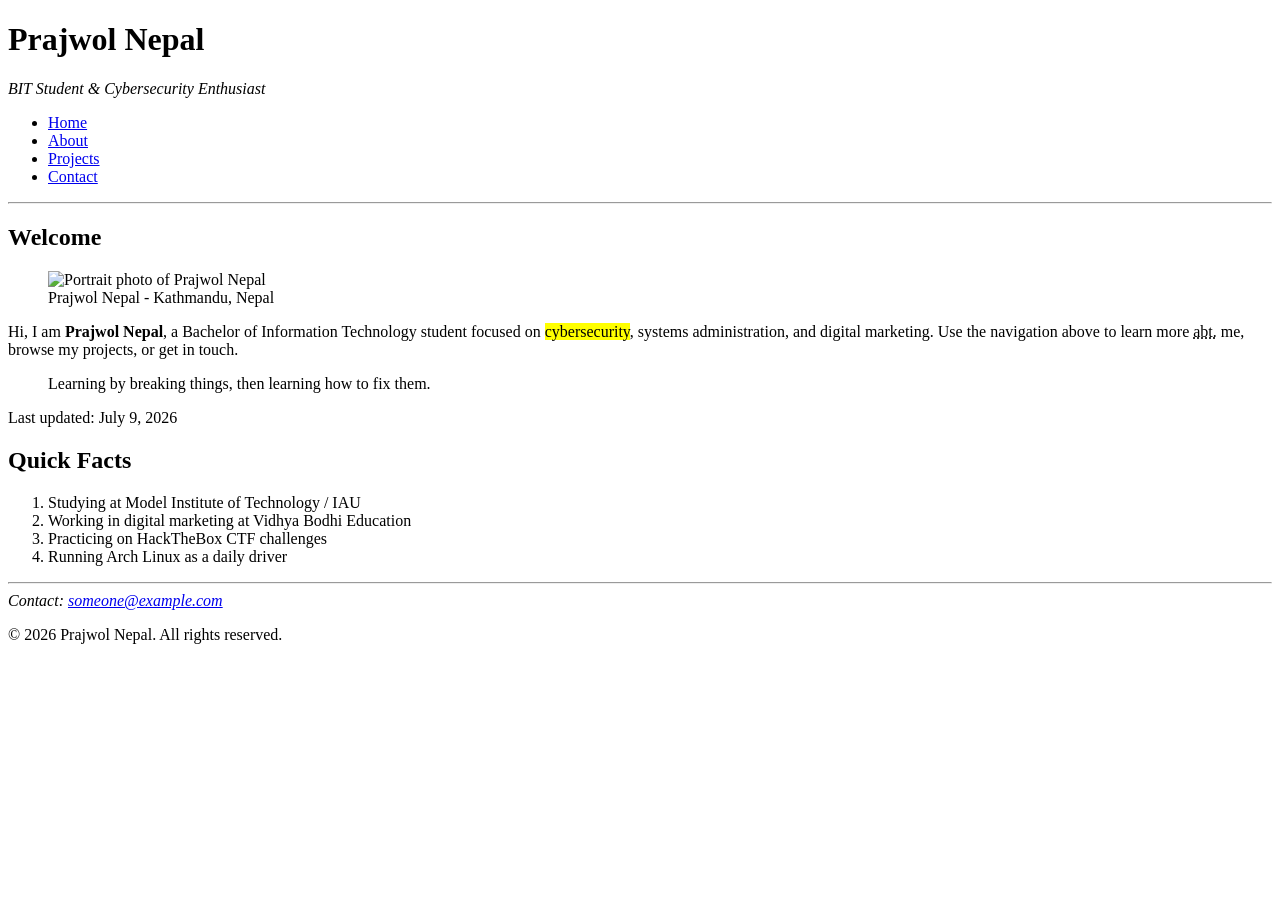
==== index.html @ 20e45469 "initial commit" ====
<!DOCTYPE html>
<html lang="en">
<head>
    <meta charset="UTF-8">
    <title>Prajwol Nepal - Home</title>
</head>
<body>

    <header>
        <h1>Prajwol Nepal</h1>
        <p><em>BIT Student &amp; Cybersecurity Enthusiast</em></p>
        <nav>
            <ul>
                <li><a href="index.html">Home</a></li>
                <li><a href="about.html">About</a></li>
                <li><a href="projects.html">Projects</a></li>
                <li><a href="contact.html">Contact</a></li>
            </ul>
        </nav>
    </header>

    <hr>

    <main>
        <section>
            <h2>Welcome</h2>
            <figure>
                <img src="images/profile.jpg" alt="Portrait photo of Prajwol Nepal" width="200" height="200">
                <figcaption>Prajwol Nepal - Kathmandu, Nepal</figcaption>
            </figure>

            <p>
                Hi, I am <strong>Prajwol Nepal</strong>, a Bachelor of Information
                Technology student focused on <mark>cybersecurity</mark>, systems
                administration, and digital marketing. Use the navigation above
                to learn more <abbr title="about">abt.</abbr> me, browse my
                projects, or get in touch.
            </p>

            <blockquote cite="https://prazol.io">
                <p>Learning by breaking things, then learning how to fix them.</p>
            </blockquote>

            <p>
                Last updated: <time datetime="2026-07-09">July 9, 2026</time>
            </p>
        </section>

        <section>
            <h2>Quick Facts</h2>
            <ol>
                <li>Studying at Model Institute of Technology / IAU</li>
                <li>Working in digital marketing at Vidhya Bodhi Education</li>
                <li>Practicing on HackTheBox CTF challenges</li>
                <li>Running Arch Linux as a daily driver</li>
            </ol>
        </section>
    </main>

    <hr>

    <footer>
        <address>
            Contact: <a href="mailto:someone@example.com">someone@example.com</a>
        </address>
        <p>&copy; 2026 Prajwol Nepal. All rights reserved.</p>
    </footer>

</body>
</html>
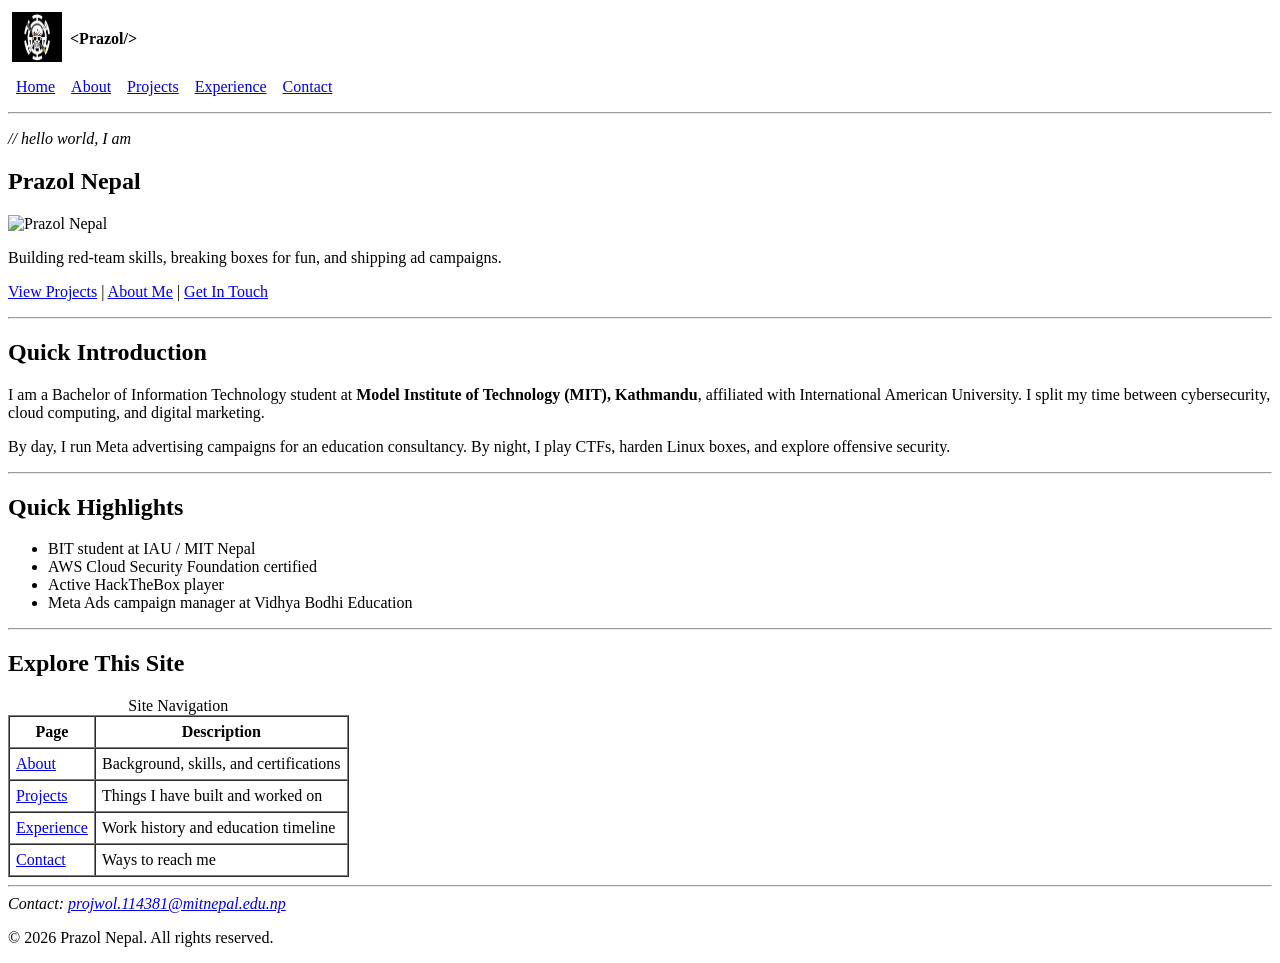
==== commit 3043783b: "Base Version" ====
--- a/index.html
+++ b/index.html
@@ -2,58 +2,106 @@
 <html lang="en">
 <head>
     <meta charset="UTF-8">
-    <title>Prajwol Nepal - Home</title>
+    <meta name="viewport" content="width=device-width, initial-scale=1.0">
+    <title>Prazol Nepal | Home</title>
+    <meta name="description" content="Personal portfolio of Prazol Nepal, BIT student, cybersecurity enthusiast, and digital marketer.">
 </head>
 <body>
-
-    <header>
-        <h1>Prajwol Nepal</h1>
-        <p><em>BIT Student &amp; Cybersecurity Enthusiast</em></p>
-        <nav>
-            <ul>
-                <li><a href="index.html">Home</a></li>
-                <li><a href="about.html">About</a></li>
-                <li><a href="projects.html">Projects</a></li>
-                <li><a href="contact.html">Contact</a></li>
-            </ul>
-        </nav>
-    </header>
+<header>
+    <table border="0" cellpadding="4" cellspacing="0">
+        <tr>
+            <td><img src="images/law.jpg" alt="Prazol Nepal Logo" width="50" height="50"></td>
+            <td><strong>&lt;Prazol/&gt;</strong></td>
+        </tr>
+    </table>
+    <nav>
+        <table border="0" cellpadding="8" cellspacing="0">
+            <tr>
+                <td><a href="index.html">Home</a></td>
+                <td><a href="pages/about.html">About</a></td>
+                <td><a href="pages/projects.html">Projects</a></td>
+                <td><a href="pages/experience.html">Experience</a></td>
+                <td><a href="pages/contact.html">Contact</a></td>
+            </tr>
+        </table>
+    </nav>
+</header>
 
     <hr>
 
     <main>
-        <section>
-            <h2>Welcome</h2>
-            <figure>
-                <img src="images/profile.jpg" alt="Portrait photo of Prajwol Nepal" width="200" height="200">
-                <figcaption>Prajwol Nepal - Kathmandu, Nepal</figcaption>
-            </figure>
-
+        <section id="hero">
+            <p><em>// hello world, I am</em></p>
+            <h1>Prazol Nepal</h1>
+            <img src="images/profile.jpg" alt="Prazol Nepal" width="200">
+            <p>Building red-team skills, breaking boxes for fun, and shipping ad campaigns.</p>
             <p>
-                Hi, I am <strong>Prajwol Nepal</strong>, a Bachelor of Information
-                Technology student focused on <mark>cybersecurity</mark>, systems
-                administration, and digital marketing. Use the navigation above
-                to learn more <abbr title="about">abt.</abbr> me, browse my
-                projects, or get in touch.
-            </p>
-
-            <blockquote cite="https://prazol.io">
-                <p>Learning by breaking things, then learning how to fix them.</p>
-            </blockquote>
-
-            <p>
-                Last updated: <time datetime="2026-07-09">July 9, 2026</time>
+                <a href="pages/projects.html">View Projects</a> |
+                <a href="pages/about.html">About Me</a> |
+                <a href="pages/contact.html">Get In Touch</a>
             </p>
         </section>
 
-        <section>
-            <h2>Quick Facts</h2>
-            <ol>
-                <li>Studying at Model Institute of Technology / IAU</li>
-                <li>Working in digital marketing at Vidhya Bodhi Education</li>
-                <li>Practicing on HackTheBox CTF challenges</li>
-                <li>Running Arch Linux as a daily driver</li>
-            </ol>
+        <hr>
+
+        <section id="intro">
+            <h2>Quick Introduction</h2>
+            <p>
+                I am a Bachelor of Information Technology student at
+                <strong>Model Institute of Technology (MIT), Kathmandu</strong>,
+                affiliated with International American University. I split my
+                time between cybersecurity, cloud computing, and digital marketing.
+            </p>
+            <p>
+                By day, I run Meta advertising campaigns for an education
+                consultancy. By night, I play CTFs, harden Linux boxes, and
+                explore offensive security.
+            </p>
+        </section>
+
+        <hr>
+
+        <section id="highlights">
+            <h2>Quick Highlights</h2>
+            <ul>
+                <li>BIT student at IAU / MIT Nepal</li>
+                <li>AWS Cloud Security Foundation certified</li>
+                <li>Active HackTheBox player</li>
+                <li>Meta Ads campaign manager at Vidhya Bodhi Education</li>
+            </ul>
+        </section>
+
+        <hr>
+
+        <section id="site-map">
+            <h2>Explore This Site</h2>
+            <table border="1" cellpadding="6" cellspacing="0">
+                <caption>Site Navigation</caption>
+                <thead>
+                    <tr>
+                        <th scope="col">Page</th>
+                        <th scope="col">Description</th>
+                    </tr>
+                </thead>
+                <tbody>
+                    <tr>
+                        <td><a href="pages/about.html">About</a></td>
+                        <td>Background, skills, and certifications</td>
+                    </tr>
+                    <tr>
+                        <td><a href="pages/projects.html">Projects</a></td>
+                        <td>Things I have built and worked on</td>
+                    </tr>
+                    <tr>
+                        <td><a href="pages/experience.html">Experience</a></td>
+                        <td>Work history and education timeline</td>
+                    </tr>
+                    <tr>
+                        <td><a href="pages/contact.html">Contact</a></td>
+                        <td>Ways to reach me</td>
+                    </tr>
+                </tbody>
+            </table>
         </section>
     </main>
 
@@ -61,10 +109,9 @@
 
     <footer>
         <address>
-            Contact: <a href="mailto:someone@example.com">someone@example.com</a>
+            Contact: <a href="mailto:projwol.114381@mitnepal.edu.np">projwol.114381@mitnepal.edu.np</a>
         </address>
-        <p>&copy; 2026 Prajwol Nepal. All rights reserved.</p>
+        <p>&copy; 2026 Prazol Nepal. All rights reserved.</p>
     </footer>
-
 </body>
-</html>
+</html>
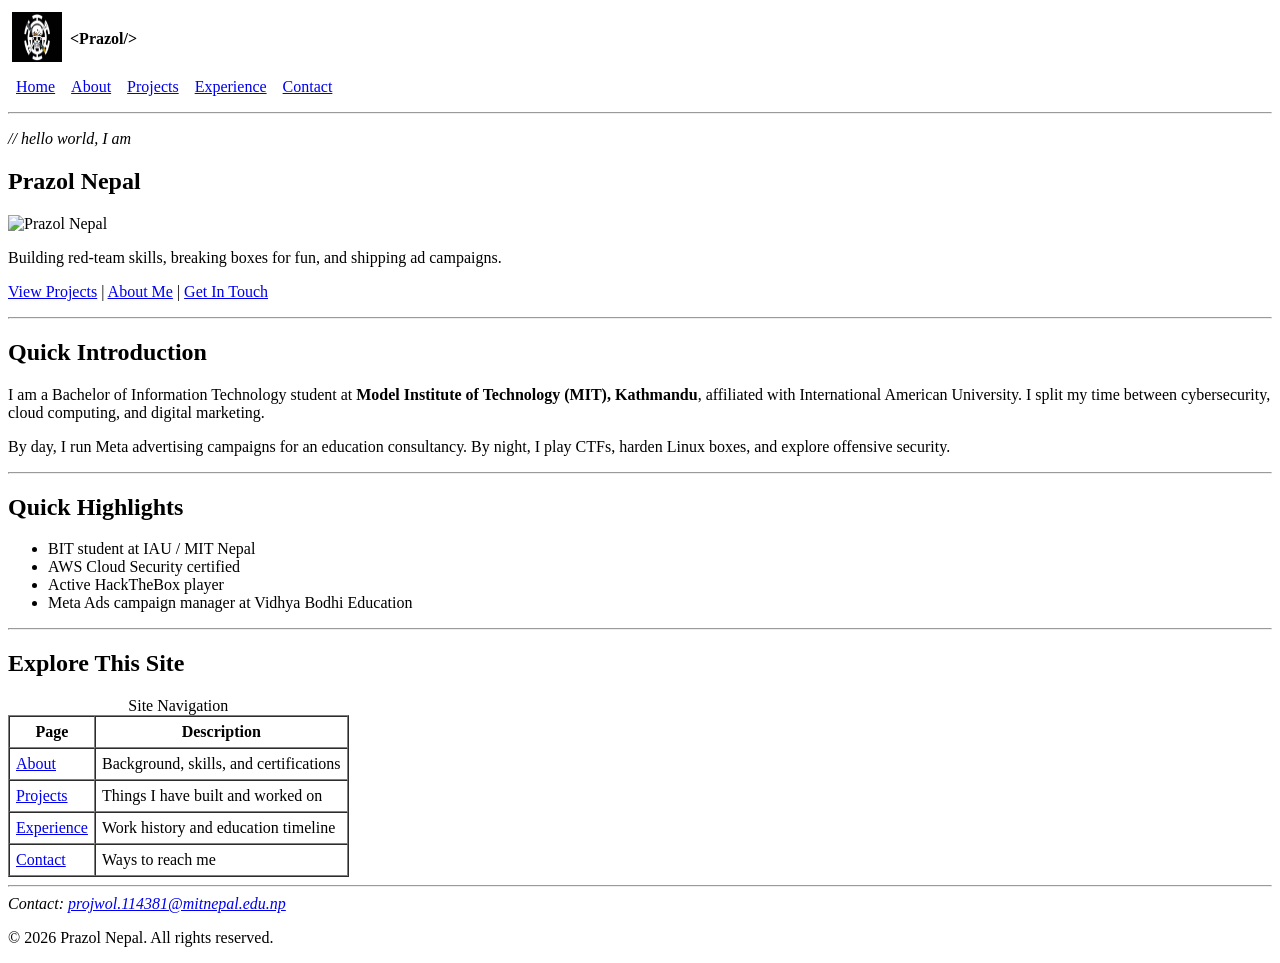
==== commit daf78f16: "Version 1.0.0" ====
--- a/index.html
+++ b/index.html
@@ -65,7 +65,7 @@
             <h2>Quick Highlights</h2>
             <ul>
                 <li>BIT student at IAU / MIT Nepal</li>
-                <li>AWS Cloud Security Foundation certified</li>
+                <li>AWS Cloud Security certified</li>
                 <li>Active HackTheBox player</li>
                 <li>Meta Ads campaign manager at Vidhya Bodhi Education</li>
             </ul>
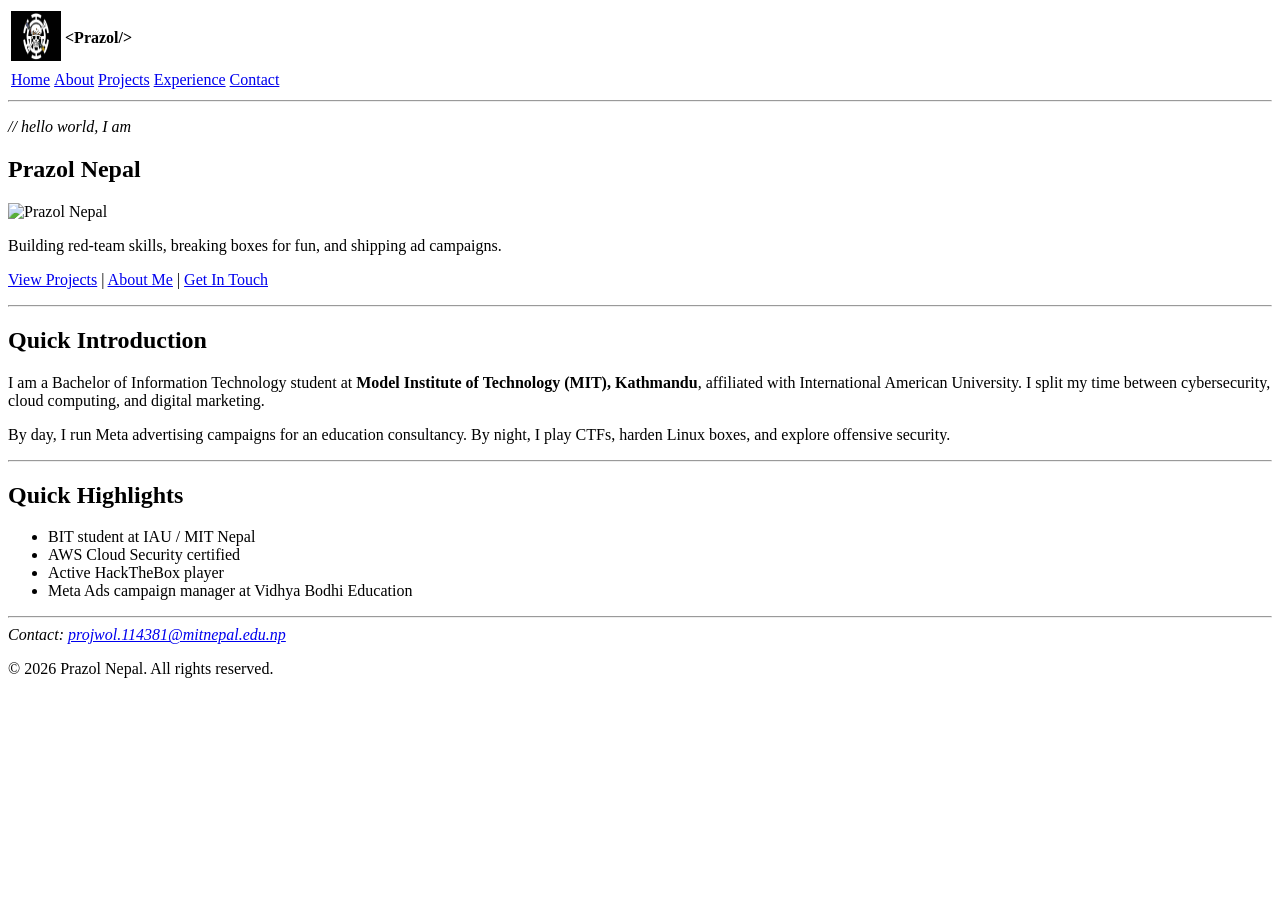
==== commit 00dc389d: "V_1.0.1 verified by w3 validator" ====
--- a/index.html
+++ b/index.html
@@ -8,14 +8,14 @@
 </head>
 <body>
 <header>
-    <table border="0" cellpadding="4" cellspacing="0">
+    <table>
         <tr>
             <td><img src="images/law.jpg" alt="Prazol Nepal Logo" width="50" height="50"></td>
             <td><strong>&lt;Prazol/&gt;</strong></td>
         </tr>
     </table>
     <nav>
-        <table border="0" cellpadding="8" cellspacing="0">
+        <table>
             <tr>
                 <td><a href="index.html">Home</a></td>
                 <td><a href="pages/about.html">About</a></td>
@@ -70,43 +70,8 @@
                 <li>Meta Ads campaign manager at Vidhya Bodhi Education</li>
             </ul>
         </section>
-
-        <hr>
-
-        <section id="site-map">
-            <h2>Explore This Site</h2>
-            <table border="1" cellpadding="6" cellspacing="0">
-                <caption>Site Navigation</caption>
-                <thead>
-                    <tr>
-                        <th scope="col">Page</th>
-                        <th scope="col">Description</th>
-                    </tr>
-                </thead>
-                <tbody>
-                    <tr>
-                        <td><a href="pages/about.html">About</a></td>
-                        <td>Background, skills, and certifications</td>
-                    </tr>
-                    <tr>
-                        <td><a href="pages/projects.html">Projects</a></td>
-                        <td>Things I have built and worked on</td>
-                    </tr>
-                    <tr>
-                        <td><a href="pages/experience.html">Experience</a></td>
-                        <td>Work history and education timeline</td>
-                    </tr>
-                    <tr>
-                        <td><a href="pages/contact.html">Contact</a></td>
-                        <td>Ways to reach me</td>
-                    </tr>
-                </tbody>
-            </table>
-        </section>
     </main>
-
     <hr>
-
     <footer>
         <address>
             Contact: <a href="mailto:projwol.114381@mitnepal.edu.np">projwol.114381@mitnepal.edu.np</a>
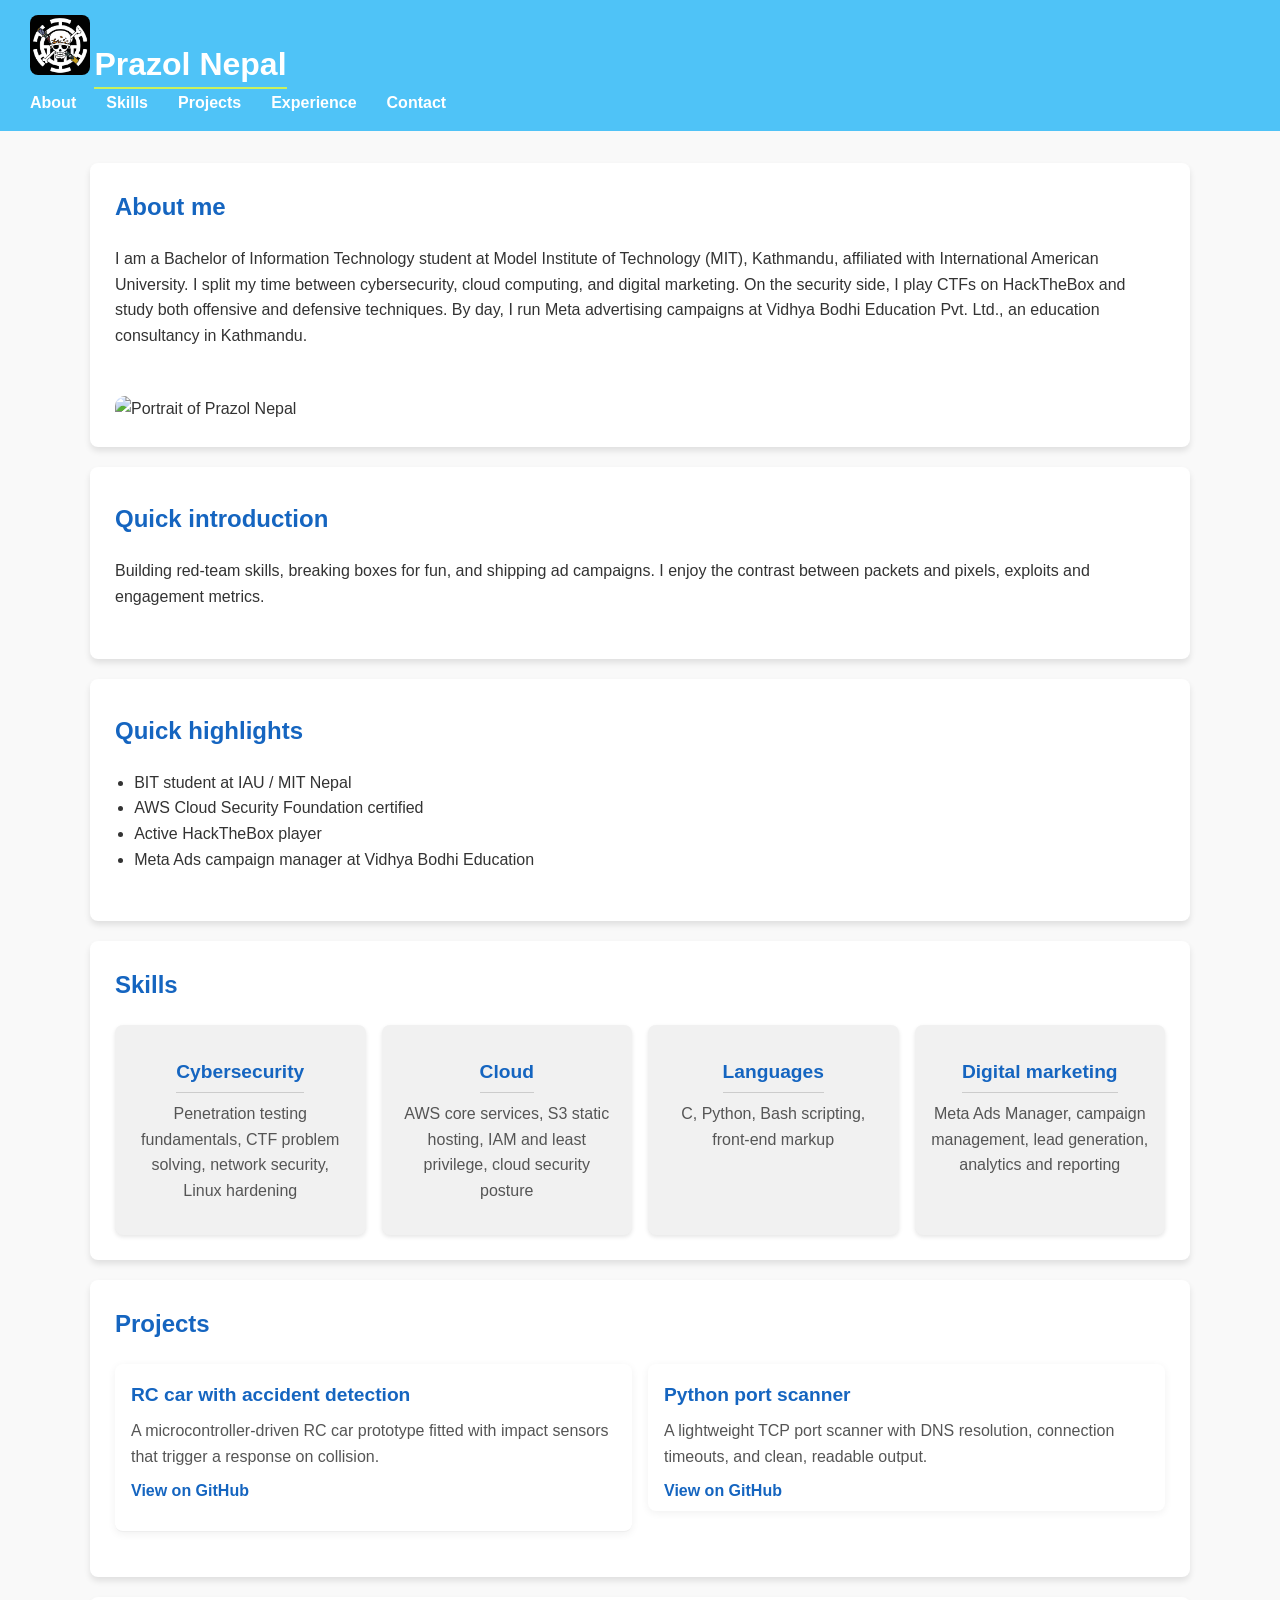
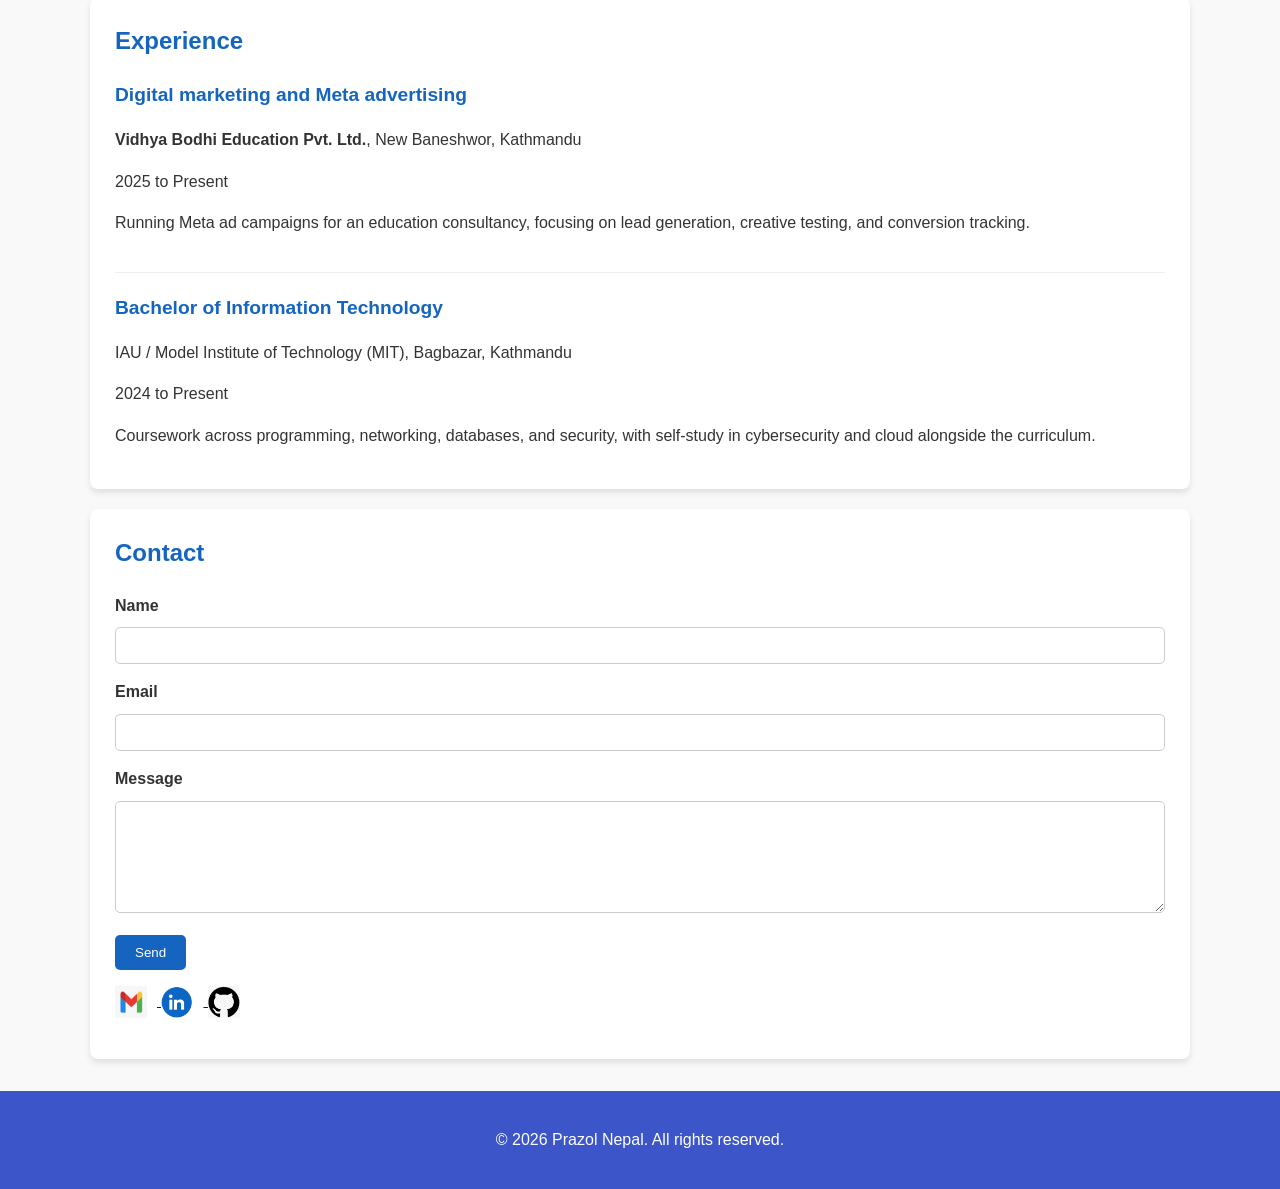
==== commit 9ad0963e: "css added" ====
--- a/index.html
+++ b/index.html
@@ -3,80 +3,184 @@
 <head>
     <meta charset="UTF-8">
     <meta name="viewport" content="width=device-width, initial-scale=1.0">
-    <title>Prazol Nepal | Home</title>
+    <title>Prazol Nepal | Portfolio</title>
     <meta name="description" content="Personal portfolio of Prazol Nepal, BIT student, cybersecurity enthusiast, and digital marketer.">
+    <link rel="stylesheet" href="CSS/style.css">
 </head>
 <body>
-<header>
-    <table>
-        <tr>
-            <td><img src="images/law.jpg" alt="Prazol Nepal Logo" width="50" height="50"></td>
-            <td><strong>&lt;Prazol/&gt;</strong></td>
-        </tr>
-    </table>
-    <nav>
-        <table>
-            <tr>
-                <td><a href="index.html">Home</a></td>
-                <td><a href="pages/about.html">About</a></td>
-                <td><a href="pages/projects.html">Projects</a></td>
-                <td><a href="pages/experience.html">Experience</a></td>
-                <td><a href="pages/contact.html">Contact</a></td>
-            </tr>
-        </table>
-    </nav>
-</header>
 
-    <hr>
+    <header>
+       <div class="header-container">
+            <img src="images/law.jpg" alt="Prazol Nepal Logo">
+             <h1>Prazol Nepal</h1>
+              <nav>
+                <ul>
+                    <li><a href="#about">About</a></li>
+                    <li><a href="#skills">Skills</a></li>
+                    <li><a href="#projects">Projects</a></li>
+                    <li><a href="#experience">Experience</a></li>
+                    <li><a href="#contact">Contact</a></li>
+                </ul>
+            </nav>
+        </div>
+    </header>
 
     <main>
-        <section id="hero">
-            <p><em>// hello world, I am</em></p>
-            <h1>Prazol Nepal</h1>
-            <img src="images/profile.jpg" alt="Prazol Nepal" width="200">
-            <p>Building red-team skills, breaking boxes for fun, and shipping ad campaigns.</p>
+        <section id="about">
+            <div class="about-container">
+                <div>
+                    <h2>About me</h2>
+                    <p>
+                        I am a Bachelor of Information Technology student at
+                        Model Institute of Technology (MIT), Kathmandu,
+                        affiliated with International American University.
+                        I split my time between cybersecurity, cloud
+                        computing, and digital marketing. On the security
+                        side, I play CTFs on HackTheBox and study both
+                        offensive and defensive techniques. By day, I run
+                        Meta advertising campaigns at Vidhya Bodhi Education
+                        Pvt. Ltd., an education consultancy in Kathmandu.
+                    </p>
+                </div>
+                <img src="images/profile.jpg" alt="Portrait of Prazol Nepal" width="200">
+            </div>
+        </section>
+
+        <section id="intro">
+            <div class="intro-container">
+                <h2>Quick introduction</h2>
+                <p>
+                    Building red-team skills, breaking boxes for fun, and
+                    shipping ad campaigns. I enjoy the contrast between
+                    packets and pixels, exploits and engagement metrics.
+                </p>
+            </div>
+        </section>
+
+        <section id="highlights">
+            <div class="highlights-container">
+                <h2>Quick highlights</h2>
+                <ul>
+                    <li>BIT student at IAU / MIT Nepal</li>
+                    <li>AWS Cloud Security Foundation certified</li>
+                    <li>Active HackTheBox player</li>
+                    <li>Meta Ads campaign manager at Vidhya Bodhi Education</li>
+                </ul>
+            </div>
+        </section>
+
+        <section id="skills">
+            <h2>Skills</h2>
+            <div class="skill-grid">
+                <div class="skill-card">
+                    <dl>
+                        <dt>Cybersecurity</dt>
+                        <dd>Penetration testing fundamentals, CTF problem solving, network security, Linux hardening</dd>
+                    </dl>
+                </div>
+                <div class="skill-card">
+                    <dl>
+                        <dt>Cloud</dt>
+                        <dd>AWS core services, S3 static hosting, IAM and least privilege, cloud security posture</dd>
+                    </dl>
+                </div>
+                <div class="skill-card">
+                    <dl>
+                        <dt>Languages</dt>
+                        <dd>C, Python, Bash scripting, front-end markup</dd>
+                    </dl>
+                </div>
+                <div class="skill-card">
+                    <dl>
+                        <dt>Digital marketing</dt>
+                        <dd>Meta Ads Manager, campaign management, lead generation, analytics and reporting</dd>
+                    </dl>
+                </div>
+            </div>
+        </section>
+
+        <section id="projects">
+            <h2>Projects</h2>
+
+            <div class="project-container">
+                <article class="project-card">
+                    <h3>RC car with accident detection</h3>
+                    <p>
+                        A microcontroller-driven RC car prototype fitted with
+                        impact sensors that trigger a response on collision.
+                    </p>
+                    <p><a href="https://github.com/Prazol452412" target="_blank" rel="noopener">View on GitHub</a></p>
+                </article>
+
+                <article class="project-card">
+                    <h3>Python port scanner</h3>
+                    <p>
+                        A lightweight TCP port scanner with DNS resolution,
+                        connection timeouts, and clean, readable output.
+                    </p>
+                    <p><a href="https://github.com/Prazol452412" target="_blank" rel="noopener">View on GitHub</a></p>
+                </article>
+            </div>
+        </section>
+
+        <section id="experience">
+            <h2>Experience</h2>
+
+            <article>
+                <h3>Digital marketing and Meta advertising</h3>
+                <p><strong>Vidhya Bodhi Education Pvt. Ltd.</strong>, New Baneshwor, Kathmandu</p>
+                <p><time datetime="2025">2025 to Present</time></p>
+                <p>
+                    Running Meta ad campaigns for an education consultancy,
+                    focusing on lead generation, creative testing, and
+                    conversion tracking.
+                </p>
+            </article>
+
+            <article>
+                <h3>Bachelor of Information Technology</h3>
+                <p>IAU / Model Institute of Technology (MIT), Bagbazar, Kathmandu</p>
+                <p><time datetime="2024">2024 to Present</time></p>
+                <p>
+                    Coursework across programming, networking, databases,
+                    and security, with self-study in cybersecurity and
+                    cloud alongside the curriculum.
+                </p>
+            </article>
+        </section>
+
+        <section id="contact">
+            <h2>Contact</h2>
+            <form action="mailto:projwol.114381@mitnepal.edu.np" method="post" enctype="text/plain">
+                <label for="name">Name</label>
+                <input type="text" id="name" name="name" required>
+
+                <label for="email">Email</label>
+                <input type="email" id="email" name="email" required>
+
+                <label for="message">Message</label>
+                <textarea id="message" name="message" rows="6" required></textarea>
+
+                <button type="submit">Send</button>
+            </form>
+
             <p>
-                <a href="pages/projects.html">View Projects</a> |
-                <a href="pages/about.html">About Me</a> |
-                <a href="pages/contact.html">Get In Touch</a>
+                <a href="mailto:projwol.114381@mitnepal.edu.np">
+                    <img src="images/mail-icon.png" alt="Email">
+                </a>
+                <a href="https://www.linkedin.com/in/prazol-nepal-8a5187349">
+                    <img src="images/linkedin-icon.png" alt="LinkedIn">
+                </a>
+                <a href="https://github.com/Prazol452412">
+                    <img src="images/github-icon.png" alt="GitHub">
+                </a>
             </p>
         </section>
+    </main>
 
-        <hr>
-
-        <section id="intro">
-            <h2>Quick Introduction</h2>
-            <p>
-                I am a Bachelor of Information Technology student at
-                <strong>Model Institute of Technology (MIT), Kathmandu</strong>,
-                affiliated with International American University. I split my
-                time between cybersecurity, cloud computing, and digital marketing.
-            </p>
-            <p>
-                By day, I run Meta advertising campaigns for an education
-                consultancy. By night, I play CTFs, harden Linux boxes, and
-                explore offensive security.
-            </p>
-        </section>
-
-        <hr>
-
-        <section id="highlights">
-            <h2>Quick Highlights</h2>
-            <ul>
-                <li>BIT student at IAU / MIT Nepal</li>
-                <li>AWS Cloud Security certified</li>
-                <li>Active HackTheBox player</li>
-                <li>Meta Ads campaign manager at Vidhya Bodhi Education</li>
-            </ul>
-        </section>
-    </main>
-    <hr>
     <footer>
-        <address>
-            Contact: <a href="mailto:projwol.114381@mitnepal.edu.np">projwol.114381@mitnepal.edu.np</a>
-        </address>
         <p>&copy; 2026 Prazol Nepal. All rights reserved.</p>
     </footer>
+
 </body>
 </html>
--- a/CSS/style.css
+++ b/CSS/style.css
@@ -0,0 +1,346 @@
+body {
+    font-family: "Segoe UI", Roboto, sans-serif;
+    background: #f9f9f9;
+    line-height: 1.6;
+    color: #333;
+    margin: 0;
+    padding: 0;
+}
+
+/* Header */
+header {
+    display: flex;
+    align-items: center;
+    justify-content: space-between;
+    background-color: #4FC3F7;
+    padding: 15px 30px;
+    flex-wrap: wrap;
+    gap: 15px;
+}
+
+header img {
+    width: 60px;
+    height: 60px;
+    border-radius: 8px;
+    object-fit: cover;
+}
+
+h1 {
+    font-size: 2rem;
+    color: white;
+    border-bottom: 2px solid #caf15d;
+    display: inline;
+    padding-bottom: 0.3rem;
+    margin: 0;
+}
+
+h2 {
+    font-size: 1.5rem;
+    margin-top: 0;
+    color: #1565C0;
+}
+
+h3 {
+    font-size: 1.2rem;
+    color: #1565C0;
+    margin-bottom: 0.4rem;
+}
+
+/* Navigation */
+nav ul {
+    display: flex;
+    list-style: none;
+    gap: 30px;
+    margin: 0;
+    padding: 0;
+    flex-wrap: wrap;
+}
+
+nav a {
+    color: white;
+    text-decoration: none;
+    font-weight: bold;
+}
+
+nav a:hover {
+    color: yellow;
+}
+
+/* Header search form */
+header form {
+    display: flex;
+    gap: 10px;
+}
+
+header input {
+    padding: 8px 12px;
+    border: none;
+    border-radius: 5px;
+    outline: none;
+}
+
+header button {
+    padding: 8px 15px;
+    border: none;
+    border-radius: 5px;
+    background-color: #1565C0;
+    color: white;
+    cursor: pointer;
+}
+
+header button:hover {
+    background-color: #0D47A1;
+}
+
+/* Main layout */
+main {
+    max-width: 1100px;
+    margin: 2rem auto;
+    padding: 0 1rem;
+}
+
+/* Sections */
+section {
+    padding: 25px;
+    margin: 20px 0;
+    background: white;
+    border-radius: 8px;
+    box-shadow: 0 4px 6px rgba(0, 0, 0, 0.1);
+}
+
+/* About section */
+.about-container {
+    display: flex;
+    justify-content: space-between;
+    align-items: flex-start;
+    gap: 2rem;
+    flex-wrap: wrap;
+}
+
+.about-container img {
+    border-radius: 10px;
+    flex-shrink: 0;
+}
+
+/* Intro and highlights */
+.intro-container,
+.highlights-container {
+    padding: 0.5rem 0;
+}
+
+.highlights-container ul {
+    padding-left: 1.2rem;
+}
+
+/* Skills grid */
+.skill-grid {
+    display: grid;
+    grid-template-columns: repeat(auto-fit, minmax(150px, 1fr));
+    gap: 1rem;
+}
+
+.skill-card {
+    background-color: #f1f1f1;
+    padding: 1rem;
+    border-radius: 8px;
+    text-align: center;
+    box-shadow: 0 2px 4px rgba(0, 0, 0, 0.1);
+}
+
+.skill-card dt {
+    font-size: 1.2rem;
+    font-weight: bold;
+    border-bottom: 1px solid #ccc;
+    padding-bottom: 0.3rem;
+    color: #1565C0;
+    margin-bottom: 0.5rem;
+    display: inline-block;
+}
+
+.skill-card dd {
+    margin: 0;
+    font-size: 1rem;
+    color: #555;
+}
+
+/* Projects and Experience articles */
+#projects article,
+#experience article {
+    margin-bottom: 20px;
+    padding-bottom: 20px;
+    border-bottom: 1px solid #eee;
+}
+
+#projects article:last-child,
+#experience article:last-child {
+    border-bottom: none;
+    margin-bottom: 0;
+    padding-bottom: 0;
+}
+
+#projects a {
+    color: #1565C0;
+    font-weight: bold;
+    text-decoration: none;
+}
+
+#projects a:hover {
+    text-decoration: underline;
+}
+
+/* Contact form */
+form {
+    margin-top: 20px;
+}
+
+form label {
+    display: block;
+    font-weight: bold;
+    margin-bottom: 4px;
+}
+
+form input,
+form textarea {
+    width: 100%;
+    padding: 10px;
+    margin-top: 5px;
+    margin-bottom: 15px;
+    border: 1px solid #ccc;
+    border-radius: 5px;
+    font-family: inherit;
+    box-sizing: border-box;
+}
+
+form button {
+    padding: 10px 20px;
+    margin-right: 10px;
+    background: #1565C0;
+    color: white;
+    border: none;
+    border-radius: 5px;
+    cursor: pointer;
+}
+
+form button:hover {
+    background: #0D47A1;
+}
+
+/* Social icons */
+#contact img {
+    width: 32px;
+    height: 32px;
+    margin-right: 10px;
+    vertical-align: middle;
+}
+
+/* Footer */
+footer {
+    background-color: #3c56c9;
+    color: white;
+    text-align: center;
+    padding: 20px;
+    margin-top: 20px;
+}
+
+.skill-card:hover{
+    transform: translateY(-5px);
+    box-shadow: 0 6px 12px rgba(0, 0, 0, 0.15);
+}
+.project-container {
+    display: grid;
+    grid-template-columns: repeat(auto-fit, minmax(260px, 1fr));
+    gap: 1rem;
+    align-items: start;
+    margin-top: 1rem;
+}
+.project-container .project-card {
+    background: #fff;
+    padding: 16px;
+    border-radius: 8px;
+    box-shadow: 0 2px 8px rgba(0, 0, 0, 0.06);
+    transition: transform 0.18s ease, box-shadow 0.18s ease;
+}
+.project-container .project-card h3 {
+    margin-top: 0;
+    color: #1565C0;
+}
+.project-container .project-card p {
+    color: #555;
+    margin: 0.5rem 0;
+}
+.project-container .project-card a {
+    color: #1565C0;
+    font-weight: bold;
+    text-decoration: none;
+}
+.project-container .project-card a:hover {
+    text-decoration: underline;
+}
+.project-container .project-card:hover {
+    transform: translateY(-6px);
+    box-shadow: 0 8px 20px rgba(0, 0, 0, 0.12);
+}
+
+
+.contact-container form{
+display: flex;
+flex-direction: column;
+}
+.contact-container label{
+font-weight: bold;
+color: #1e3a8a;
+margin-top: 1rem;
+}
+
+.contact-container input,
+.contact-container textarea{
+width: 100%;
+padding: 0.8rem;
+margin-top: 0.5rem;
+border: 1px solid #ccc;
+border-radius: 6px;
+}
+
+@media (max-width: 768px) {
+    .header-container {
+        flex-direction: column;
+        align-items: flex-start;
+    }
+
+    nav ul {
+        flex-direction: column;
+        gap: 1 rem;
+        width: 100%;
+        background-color: #4FC3F7;
+        padding: 1 rem;
+        border-radius: 8px;
+    }
+
+    nav a {
+        font-size: 1rem;
+        display: block;
+        padding: 0.5rem;
+        border-radius: 6px;
+    }
+    .about-container {
+        flex-direction: column;
+        align-items: center;
+    }
+}
+@media (min-width: 769px) and (max-width: 1024px) {
+    .header-container {
+            flex-direction: column;
+            align-items: center;
+            gap: 1rem;
+        }
+    nav ul {
+    gap: 1rem;
+    }
+
+    .about-container {
+    flex-direction: column;
+    align-items: center;
+
+    text-align: center;
+    }
+}
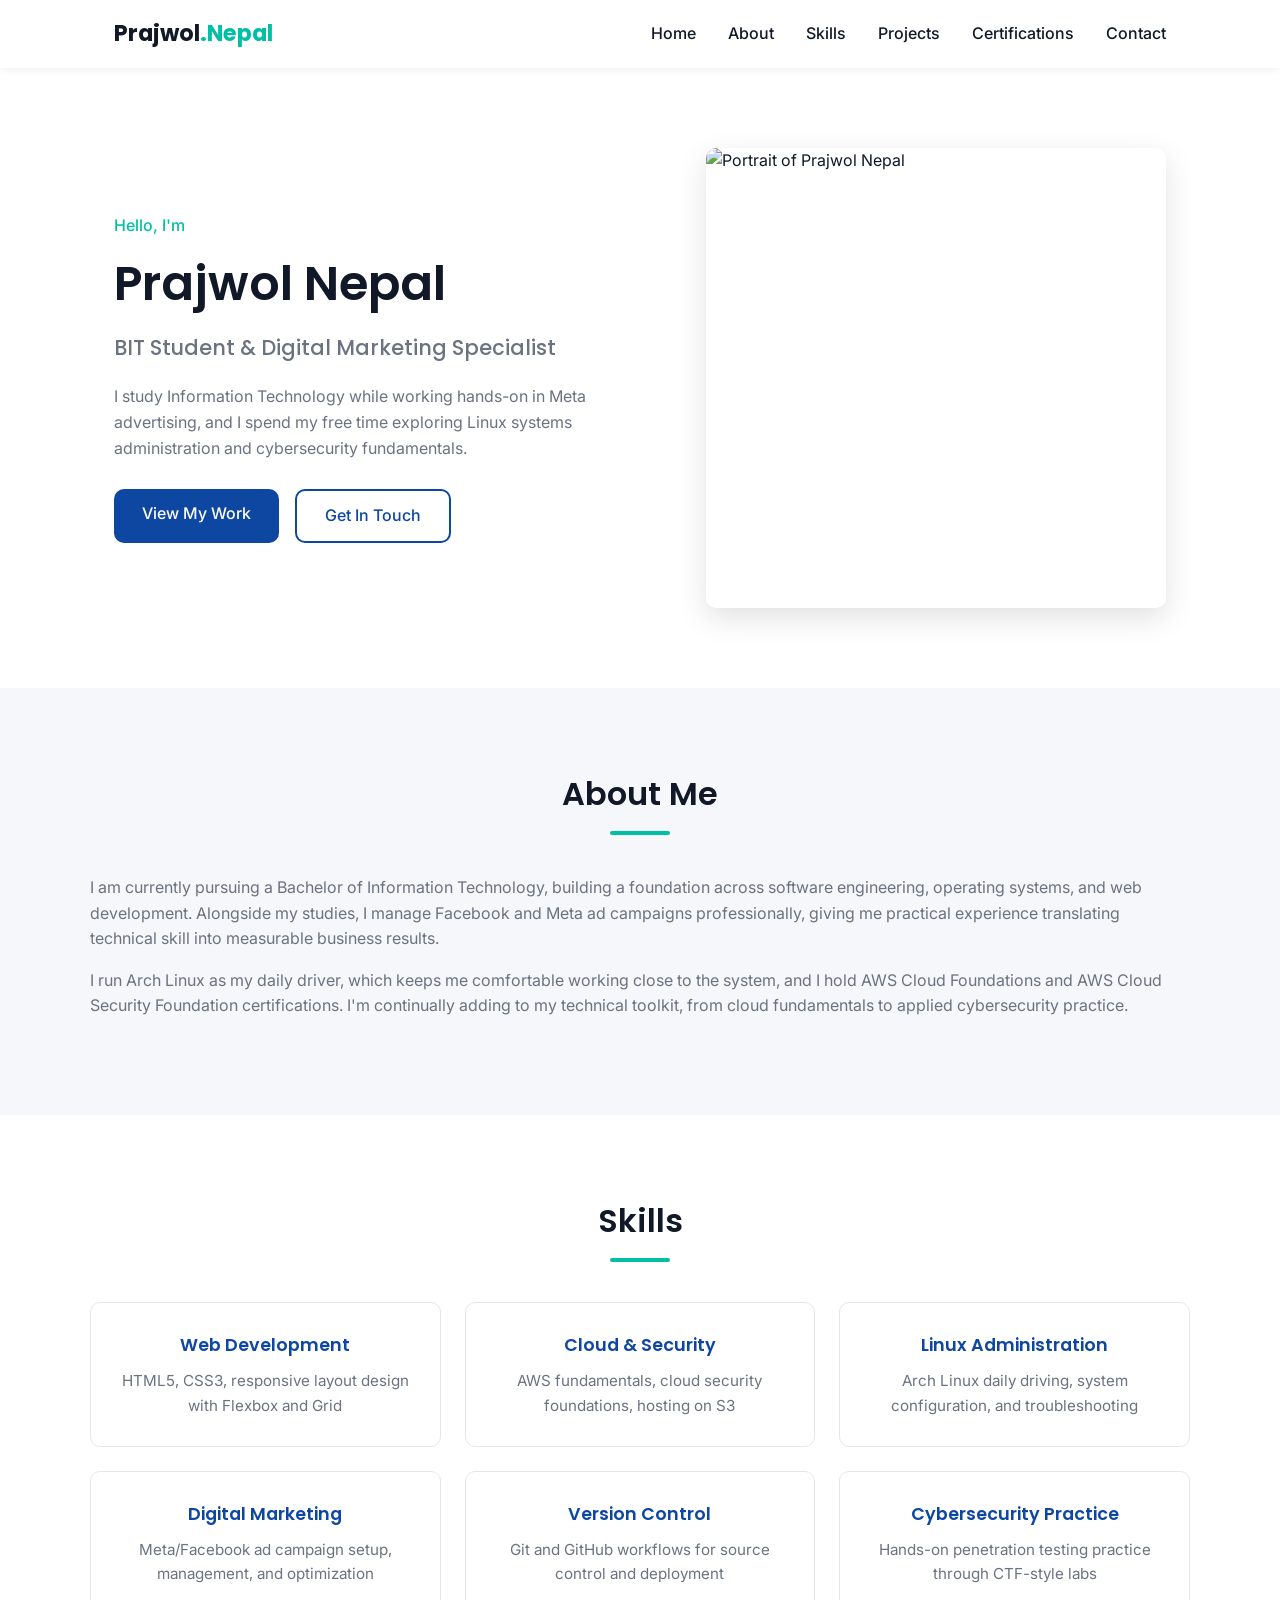
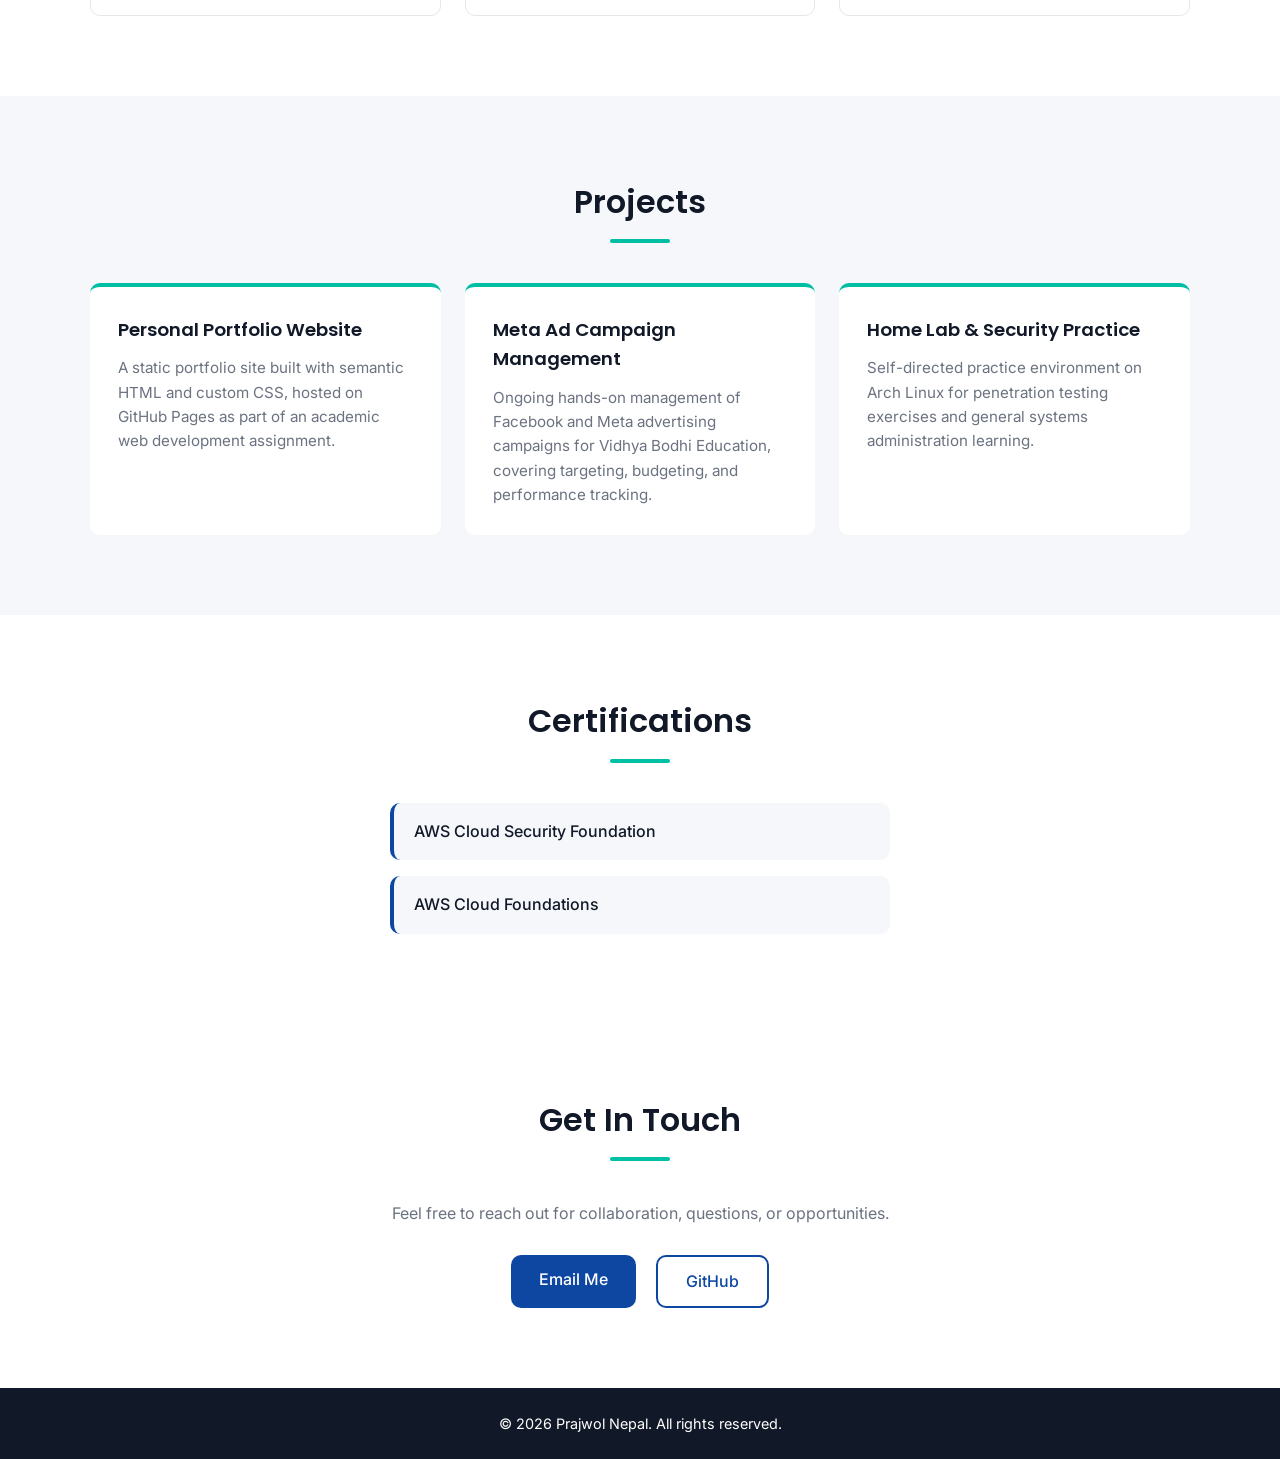
==== commit feefc527: "final version" ====
--- a/index.html
+++ b/index.html
@@ -1,186 +1,177 @@
 <!DOCTYPE html>
 <html lang="en">
 <head>
-    <meta charset="UTF-8">
-    <meta name="viewport" content="width=device-width, initial-scale=1.0">
-    <title>Prazol Nepal | Portfolio</title>
-    <meta name="description" content="Personal portfolio of Prazol Nepal, BIT student, cybersecurity enthusiast, and digital marketer.">
-    <link rel="stylesheet" href="CSS/style.css">
+  <meta charset="UTF-8" />
+  <meta name="viewport" content="width=device-width, initial-scale=1.0" />
+  <title>Prajwol Nepal | Portfolio</title>
+
+  <!-- External stylesheet: no inline styles anywhere in this document -->
+  <link rel="stylesheet" href="CSS/style.css" />
+
+  <!-- Google Font for clean typography -->
+  <link rel="preconnect" href="https://fonts.googleapis.com" />
+  <link href="https://fonts.googleapis.com/css2?family=Poppins:wght@400;500;600;700&family=Inter:wght@400;500&display=swap" rel="stylesheet" />
 </head>
 <body>
 
-    <header>
-       <div class="header-container">
-            <img src="images/law.jpg" alt="Prazol Nepal Logo">
-             <h1>Prazol Nepal</h1>
-              <nav>
-                <ul>
-                    <li><a href="#about">About</a></li>
-                    <li><a href="#skills">Skills</a></li>
-                    <li><a href="#projects">Projects</a></li>
-                    <li><a href="#experience">Experience</a></li>
-                    <li><a href="#contact">Contact</a></li>
-                </ul>
-            </nav>
+  <!-- ============ HEADER / NAVIGATION ============ -->
+  <header class="site-header">
+    <nav class="navbar">
+      <a href="#home" class="logo">Prajwol<span>.Nepal</span></a>
+
+      <!-- Checkbox hack for a pure-CSS mobile menu toggle (no JS required) -->
+      <input type="checkbox" id="nav-toggle" class="nav-toggle" />
+      <label for="nav-toggle" class="hamburger" aria-label="Toggle navigation menu">
+        <span></span><span></span><span></span>
+      </label>
+
+      <ul class="nav-links">
+        <li><a href="#home">Home</a></li>
+        <li><a href="#about">About</a></li>
+        <li><a href="#skills">Skills</a></li>
+        <li><a href="#projects">Projects</a></li>
+        <li><a href="#certifications">Certifications</a></li>
+        <li><a href="#contact">Contact</a></li>
+      </ul>
+    </nav>
+  </header>
+
+  <main>
+
+    <!-- ============ HERO SECTION ============ -->
+    <section id="home" class="hero">
+      <div class="hero-text">
+        <p class="hero-greeting">Hello, I'm</p>
+        <h1>Prajwol Nepal</h1>
+        <h2 class="hero-role">BIT Student &amp; Digital Marketing Specialist</h2>
+        <p class="hero-desc">
+          I study Information Technology while working hands-on in Meta advertising,
+          and I spend my free time exploring Linux systems administration and
+          cybersecurity fundamentals.
+        </p>
+        <div class="hero-buttons">
+          <a href="#projects" class="btn btn-primary">View My Work</a>
+          <a href="#contact" class="btn btn-outline">Get In Touch</a>
         </div>
-    </header>
+      </div>
 
-    <main>
-        <section id="about">
-            <div class="about-container">
-                <div>
-                    <h2>About me</h2>
-                    <p>
-                        I am a Bachelor of Information Technology student at
-                        Model Institute of Technology (MIT), Kathmandu,
-                        affiliated with International American University.
-                        I split my time between cybersecurity, cloud
-                        computing, and digital marketing. On the security
-                        side, I play CTFs on HackTheBox and study both
-                        offensive and defensive techniques. By day, I run
-                        Meta advertising campaigns at Vidhya Bodhi Education
-                        Pvt. Ltd., an education consultancy in Kathmandu.
-                    </p>
-                </div>
-                <img src="images/profile.jpg" alt="Portrait of Prazol Nepal" width="200">
-            </div>
-        </section>
+      <div class="hero-image">
+        <!-- Image 1: profile photo -->
+        <img src="images/profile.jpg" alt="Portrait of Prajwol Nepal" />
+      </div>
+    </section>
 
-        <section id="intro">
-            <div class="intro-container">
-                <h2>Quick introduction</h2>
-                <p>
-                    Building red-team skills, breaking boxes for fun, and
-                    shipping ad campaigns. I enjoy the contrast between
-                    packets and pixels, exploits and engagement metrics.
-                </p>
-            </div>
-        </section>
+    <!-- ============ ABOUT SECTION ============ -->
+    <section id="about" class="about">
+      <h2 class="section-title">About Me</h2>
+      <div class="about-content">
+        <div class="about-text">
+          <p>
+            I am currently pursuing a Bachelor of Information Technology, building a
+            foundation across software engineering, operating systems, and web
+            development. Alongside my studies, I manage Facebook and Meta ad
+            campaigns professionally, giving me practical experience translating
+            technical skill into measurable business results.
+          </p>
+          <p>
+            I run Arch Linux as my daily driver, which keeps me comfortable working
+            close to the system, and I hold AWS Cloud Foundations and AWS Cloud
+            Security Foundation certifications. I'm continually adding to my
+            technical toolkit, from cloud fundamentals to applied cybersecurity
+            practice.
+          </p>
+        </div>
+      </div>
+    </section>
 
-        <section id="highlights">
-            <div class="highlights-container">
-                <h2>Quick highlights</h2>
-                <ul>
-                    <li>BIT student at IAU / MIT Nepal</li>
-                    <li>AWS Cloud Security Foundation certified</li>
-                    <li>Active HackTheBox player</li>
-                    <li>Meta Ads campaign manager at Vidhya Bodhi Education</li>
-                </ul>
-            </div>
-        </section>
+    <!-- ============ SKILLS SECTION ============ -->
+    <section id="skills" class="skills">
+      <h2 class="section-title">Skills</h2>
+      <div class="skills-grid">
+        <div class="skill-card">
+          <h3>Web Development</h3>
+          <p>HTML5, CSS3, responsive layout design with Flexbox and Grid</p>
+        </div>
+        <div class="skill-card">
+          <h3>Cloud &amp; Security</h3>
+          <p>AWS fundamentals, cloud security foundations, hosting on S3</p>
+        </div>
+        <div class="skill-card">
+          <h3>Linux Administration</h3>
+          <p>Arch Linux daily driving, system configuration, and troubleshooting</p>
+        </div>
+        <div class="skill-card">
+          <h3>Digital Marketing</h3>
+          <p>Meta/Facebook ad campaign setup, management, and optimization</p>
+        </div>
+        <div class="skill-card">
+          <h3>Version Control</h3>
+          <p>Git and GitHub workflows for source control and deployment</p>
+        </div>
+        <div class="skill-card">
+          <h3>Cybersecurity Practice</h3>
+          <p>Hands-on penetration testing practice through CTF-style labs</p>
+        </div>
+      </div>
+    </section>
 
-        <section id="skills">
-            <h2>Skills</h2>
-            <div class="skill-grid">
-                <div class="skill-card">
-                    <dl>
-                        <dt>Cybersecurity</dt>
-                        <dd>Penetration testing fundamentals, CTF problem solving, network security, Linux hardening</dd>
-                    </dl>
-                </div>
-                <div class="skill-card">
-                    <dl>
-                        <dt>Cloud</dt>
-                        <dd>AWS core services, S3 static hosting, IAM and least privilege, cloud security posture</dd>
-                    </dl>
-                </div>
-                <div class="skill-card">
-                    <dl>
-                        <dt>Languages</dt>
-                        <dd>C, Python, Bash scripting, front-end markup</dd>
-                    </dl>
-                </div>
-                <div class="skill-card">
-                    <dl>
-                        <dt>Digital marketing</dt>
-                        <dd>Meta Ads Manager, campaign management, lead generation, analytics and reporting</dd>
-                    </dl>
-                </div>
-            </div>
-        </section>
+    <!-- ============ PROJECTS SECTION ============ -->
+    <section id="projects" class="projects">
+      <h2 class="section-title">Projects</h2>
+      <div class="projects-grid">
+        <article class="project-card">
+          <h3>Personal Portfolio Website</h3>
+          <p>
+            A static portfolio site built with semantic HTML and custom CSS,
+            hosted on GitHub Pages as part of an academic web development
+            assignment.
+          </p>
+        </article>
+        <article class="project-card">
+          <h3>Meta Ad Campaign Management</h3>
+          <p>
+            Ongoing hands-on management of Facebook and Meta advertising
+            campaigns for Vidhya Bodhi Education, covering targeting, budgeting,
+            and performance tracking.
+          </p>
+        </article>
+        <article class="project-card">
+          <h3>Home Lab &amp; Security Practice</h3>
+          <p>
+            Self-directed practice environment on Arch Linux for penetration
+            testing exercises and general systems administration learning.
+          </p>
+        </article>
+      </div>
+    </section>
 
-        <section id="projects">
-            <h2>Projects</h2>
+    <!-- ============ CERTIFICATIONS SECTION ============ -->
+    <section id="certifications" class="certifications">
+      <h2 class="section-title">Certifications</h2>
+      <ul class="cert-list">
+        <li>AWS Cloud Security Foundation</li>
+        <li>AWS Cloud Foundations</li>
+      </ul>
+    </section>
 
-            <div class="project-container">
-                <article class="project-card">
-                    <h3>RC car with accident detection</h3>
-                    <p>
-                        A microcontroller-driven RC car prototype fitted with
-                        impact sensors that trigger a response on collision.
-                    </p>
-                    <p><a href="https://github.com/Prazol452412" target="_blank" rel="noopener">View on GitHub</a></p>
-                </article>
+    <!-- ============ CONTACT SECTION ============ -->
+    <section id="contact" class="contact">
+      <h2 class="section-title">Get In Touch</h2>
+      <p class="contact-desc">
+        Feel free to reach out for collaboration, questions, or opportunities.
+      </p>
+      <div class="contact-links">
+        <a href="mailto:prajwol.114381@mitnepal.edu.np" class="btn btn-primary">Email Me</a>
+        <a href="https://github.com/Prazol452412" target="_blank" rel="noopener noreferrer" class="btn btn-outline">GitHub</a>
+      </div>
+    </section>
 
-                <article class="project-card">
-                    <h3>Python port scanner</h3>
-                    <p>
-                        A lightweight TCP port scanner with DNS resolution,
-                        connection timeouts, and clean, readable output.
-                    </p>
-                    <p><a href="https://github.com/Prazol452412" target="_blank" rel="noopener">View on GitHub</a></p>
-                </article>
-            </div>
-        </section>
+  </main>
 
-        <section id="experience">
-            <h2>Experience</h2>
-
-            <article>
-                <h3>Digital marketing and Meta advertising</h3>
-                <p><strong>Vidhya Bodhi Education Pvt. Ltd.</strong>, New Baneshwor, Kathmandu</p>
-                <p><time datetime="2025">2025 to Present</time></p>
-                <p>
-                    Running Meta ad campaigns for an education consultancy,
-                    focusing on lead generation, creative testing, and
-                    conversion tracking.
-                </p>
-            </article>
-
-            <article>
-                <h3>Bachelor of Information Technology</h3>
-                <p>IAU / Model Institute of Technology (MIT), Bagbazar, Kathmandu</p>
-                <p><time datetime="2024">2024 to Present</time></p>
-                <p>
-                    Coursework across programming, networking, databases,
-                    and security, with self-study in cybersecurity and
-                    cloud alongside the curriculum.
-                </p>
-            </article>
-        </section>
-
-        <section id="contact">
-            <h2>Contact</h2>
-            <form action="mailto:projwol.114381@mitnepal.edu.np" method="post" enctype="text/plain">
-                <label for="name">Name</label>
-                <input type="text" id="name" name="name" required>
-
-                <label for="email">Email</label>
-                <input type="email" id="email" name="email" required>
-
-                <label for="message">Message</label>
-                <textarea id="message" name="message" rows="6" required></textarea>
-
-                <button type="submit">Send</button>
-            </form>
-
-            <p>
-                <a href="mailto:projwol.114381@mitnepal.edu.np">
-                    <img src="images/mail-icon.png" alt="Email">
-                </a>
-                <a href="https://www.linkedin.com/in/prazol-nepal-8a5187349">
-                    <img src="images/linkedin-icon.png" alt="LinkedIn">
-                </a>
-                <a href="https://github.com/Prazol452412">
-                    <img src="images/github-icon.png" alt="GitHub">
-                </a>
-            </p>
-        </section>
-    </main>
-
-    <footer>
-        <p>&copy; 2026 Prazol Nepal. All rights reserved.</p>
-    </footer>
+  <!-- ============ FOOTER ============ -->
+  <footer class="site-footer">
+    <p>&copy; 2026 Prajwol Nepal. All rights reserved.</p>
+  </footer>
 
 </body>
 </html>
--- a/CSS/style.css
+++ b/CSS/style.css
@@ -1,346 +1,438 @@
+* {
+  margin: 0;
+  padding: 0;
+  box-sizing: border-box;
+}
+
+/* CSS custom properties: cohesive color palette used throughout */
+:root {
+  --color-primary: #0d47a1;   /* deep blue - primary brand color */
+  --color-accent: #00bfa5;    /* teal - accents/buttons */
+  --color-dark: #111827;      /* near-black text */
+  --color-light-bg: #f5f7fa;  /* section background */
+  --color-white: #ffffff;
+  --color-muted: #6b7280;     /* secondary text */
+  --radius: 10px;
+  --max-width: 1100px;
+  --transition: 0.3s ease;
+}
+
 body {
-    font-family: "Segoe UI", Roboto, sans-serif;
-    background: #f9f9f9;
-    line-height: 1.6;
-    color: #333;
-    margin: 0;
-    padding: 0;
-}
-
-/* Header */
-header {
+  font-family: 'Inter', sans-serif;
+  color: var(--color-dark);
+  background-color: var(--color-white);
+  line-height: 1.6;
+}
+
+h1, h2, h3 {
+  font-family: 'Poppins', sans-serif;
+  font-weight: 600;
+}
+
+a {
+  text-decoration: none;
+  color: inherit;
+}
+
+ul {
+  list-style: none;
+}
+
+img {
+  max-width: 100%;
+  display: block;
+  border-radius: var(--radius);
+}
+
+section {
+  padding: 80px 24px;
+}
+
+.section-title {
+  text-align: center;
+  font-size: 2rem;
+  margin-bottom: 40px;
+  position: relative;
+}
+
+.section-title::after {
+  content: "";
+  display: block;
+  width: 60px;
+  height: 4px;
+  background: var(--color-accent);
+  margin: 12px auto 0;
+  border-radius: 2px;
+}
+
+/* Reusable buttons */
+.btn {
+  display: inline-block;
+  padding: 12px 28px;
+  border-radius: var(--radius);
+  font-weight: 500;
+  transition: transform var(--transition), background var(--transition);
+}
+
+.btn-primary {
+  background: var(--color-primary);
+  color: var(--color-white);
+}
+
+.btn-primary:hover {
+  background: #0b3a86;
+  transform: translateY(-2px);
+}
+
+.btn-outline {
+  border: 2px solid var(--color-primary);
+  color: var(--color-primary);
+}
+
+.btn-outline:hover {
+  background: var(--color-primary);
+  color: var(--color-white);
+  transform: translateY(-2px);
+}
+
+/* ============================================
+   HEADER / NAVIGATION
+   ============================================ */
+.site-header {
+  position: sticky;
+  top: 0;
+  background: var(--color-white);
+  box-shadow: 0 2px 8px rgba(0, 0, 0, 0.06);
+  z-index: 100;
+}
+
+.navbar {
+  max-width: var(--max-width);
+  margin: 0 auto;
+  display: flex;
+  align-items: center;
+  justify-content: space-between;
+  padding: 16px 24px;
+}
+
+.logo {
+  font-family: 'Poppins', sans-serif;
+  font-size: 1.4rem;
+  font-weight: 700;
+  color: var(--color-dark);
+}
+
+.logo span {
+  color: var(--color-accent);
+}
+
+.nav-links {
+  display: flex;
+  gap: 32px;
+}
+
+.nav-links a {
+  font-weight: 500;
+  transition: color var(--transition);
+}
+
+.nav-links a:hover {
+  color: var(--color-accent);
+}
+
+/* Hide checkbox and hamburger on desktop */
+.nav-toggle,
+.hamburger {
+  display: none;
+}
+
+/* ============================================
+   HERO SECTION
+   ============================================ */
+.hero {
+  max-width: var(--max-width);
+  margin: 0 auto;
+  display: grid;
+  grid-template-columns: 1.2fr 1fr;
+  align-items: center;
+  gap: 40px;
+  padding: 80px 24px;
+}
+
+.hero-greeting {
+  color: var(--color-accent);
+  font-weight: 500;
+  margin-bottom: 8px;
+}
+
+.hero-text h1 {
+  font-size: 3rem;
+  margin-bottom: 8px;
+}
+
+.hero-role {
+  font-size: 1.3rem;
+  color: var(--color-muted);
+  font-weight: 500;
+  margin-bottom: 20px;
+}
+
+.hero-desc {
+  color: var(--color-muted);
+  margin-bottom: 28px;
+  max-width: 480px;
+}
+
+.hero-buttons {
+  display: flex;
+  gap: 16px;
+}
+
+.hero-image img {
+  width: 100%;
+  aspect-ratio: 1 / 1;
+  object-fit: cover;
+  box-shadow: 0 10px 30px rgba(0, 0, 0, 0.12);
+}
+
+/* ============================================
+   ABOUT SECTION
+   ============================================ */
+.about {
+  background: var(--color-light-bg);
+}
+
+.about-content {
+  max-width: var(--max-width);
+  margin: 0 auto;
+  display:flexl;
+  grid-template-columns: 1fr 1.4fr;
+  gap: 40px;
+  align-items: center;
+}
+
+
+.about-text p {
+  margin-bottom: 16px;
+  color: var(--color-muted);
+}
+
+/* ============================================
+   SKILLS SECTION
+   ============================================ */
+.skills-grid {
+  max-width: var(--max-width);
+  margin: 0 auto;
+  display: grid;
+  grid-template-columns: repeat(3, 1fr);
+  gap: 24px;
+}
+
+.skill-card {
+  background: var(--color-white);
+  border: 1px solid #e5e7eb;
+  border-radius: var(--radius);
+  padding: 28px;
+  text-align: center;
+  transition: transform var(--transition), box-shadow var(--transition);
+}
+
+.skill-card:hover {
+  transform: translateY(-6px);
+  box-shadow: 0 12px 24px rgba(0, 0, 0, 0.08);
+}
+
+.skill-card h3 {
+  color: var(--color-primary);
+  margin-bottom: 10px;
+  font-size: 1.1rem;
+}
+
+.skill-card p {
+  color: var(--color-muted);
+  font-size: 0.95rem;
+}
+
+/* ============================================
+   PROJECTS SECTION
+   ============================================ */
+.projects {
+  background: var(--color-light-bg);
+}
+
+.projects-grid {
+  max-width: var(--max-width);
+  margin: 0 auto;
+  display: grid;
+  grid-template-columns: repeat(3, 1fr);
+  gap: 24px;
+}
+
+.project-card {
+  background: var(--color-white);
+  border-radius: var(--radius);
+  padding: 28px;
+  border-top: 4px solid var(--color-accent);
+  transition: transform var(--transition);
+}
+
+.project-card:hover {
+  transform: translateY(-6px);
+}
+
+.project-card h3 {
+  color: var(--color-dark);
+  margin-bottom: 12px;
+  font-size: 1.15rem;
+}
+
+.project-card p {
+  color: var(--color-muted);
+  font-size: 0.95rem;
+}
+
+/* ============================================
+   CERTIFICATIONS SECTION
+   ============================================ */
+.cert-list {
+  max-width: 500px;
+  margin: 0 auto;
+  display: flex;
+  flex-direction: column;
+  gap: 16px;
+}
+
+.cert-list li {
+  background: var(--color-light-bg);
+  border-left: 4px solid var(--color-primary);
+  padding: 16px 20px;
+  border-radius: var(--radius);
+  font-weight: 500;
+}
+
+/* ============================================
+   CONTACT SECTION
+   ============================================ */
+.contact {
+  text-align: center;
+}
+
+.contact-desc {
+  color: var(--color-muted);
+  margin-bottom: 28px;
+}
+
+.contact-links {
+  display: flex;
+  justify-content: center;
+  gap: 20px;
+}
+
+/* ============================================
+   FOOTER
+   ============================================ */
+.site-footer {
+  background: var(--color-dark);
+  color: var(--color-white);
+  text-align: center;
+  padding: 24px;
+  font-size: 0.9rem;
+}
+
+/* ============================================
+   RESPONSIVE / MOBILE MEDIA QUERIES
+   ============================================ */
+@media (max-width: 900px) {
+  .hero {
+    grid-template-columns: 1fr;
+    text-align: center;
+  }
+
+  .hero-buttons {
+    justify-content: center;
+  }
+
+  .hero-image {
+    order: -1;
+    max-width: 280px;
+    margin: 0 auto;
+  }
+
+  .about-content {
+    grid-template-columns: 1fr;
+  }
+
+  .skills-grid,
+  .projects-grid {
+    grid-template-columns: repeat(2, 1fr);
+  }
+}
+
+@media (max-width: 768px) {
+  /* Mobile navigation: hamburger toggle replaces horizontal nav */
+  .hamburger {
     display: flex;
-    align-items: center;
-    justify-content: space-between;
-    background-color: #4FC3F7;
-    padding: 15px 30px;
-    flex-wrap: wrap;
-    gap: 15px;
-}
-
-header img {
-    width: 60px;
-    height: 60px;
-    border-radius: 8px;
-    object-fit: cover;
-}
-
-h1 {
-    font-size: 2rem;
-    color: white;
-    border-bottom: 2px solid #caf15d;
-    display: inline;
-    padding-bottom: 0.3rem;
-    margin: 0;
-}
-
-h2 {
-    font-size: 1.5rem;
-    margin-top: 0;
-    color: #1565C0;
-}
-
-h3 {
-    font-size: 1.2rem;
-    color: #1565C0;
-    margin-bottom: 0.4rem;
-}
-
-/* Navigation */
-nav ul {
-    display: flex;
-    list-style: none;
-    gap: 30px;
-    margin: 0;
-    padding: 0;
-    flex-wrap: wrap;
-}
-
-nav a {
-    color: white;
-    text-decoration: none;
-    font-weight: bold;
-}
-
-nav a:hover {
-    color: yellow;
-}
-
-/* Header search form */
-header form {
-    display: flex;
-    gap: 10px;
-}
-
-header input {
-    padding: 8px 12px;
-    border: none;
-    border-radius: 5px;
-    outline: none;
-}
-
-header button {
-    padding: 8px 15px;
-    border: none;
-    border-radius: 5px;
-    background-color: #1565C0;
-    color: white;
+    flex-direction: column;
+    gap: 5px;
     cursor: pointer;
-}
-
-header button:hover {
-    background-color: #0D47A1;
-}
-
-/* Main layout */
-main {
-    max-width: 1100px;
-    margin: 2rem auto;
-    padding: 0 1rem;
-}
-
-/* Sections */
-section {
-    padding: 25px;
-    margin: 20px 0;
-    background: white;
-    border-radius: 8px;
-    box-shadow: 0 4px 6px rgba(0, 0, 0, 0.1);
-}
-
-/* About section */
-.about-container {
-    display: flex;
-    justify-content: space-between;
-    align-items: flex-start;
-    gap: 2rem;
-    flex-wrap: wrap;
-}
-
-.about-container img {
-    border-radius: 10px;
-    flex-shrink: 0;
-}
-
-/* Intro and highlights */
-.intro-container,
-.highlights-container {
-    padding: 0.5rem 0;
-}
-
-.highlights-container ul {
-    padding-left: 1.2rem;
-}
-
-/* Skills grid */
-.skill-grid {
-    display: grid;
-    grid-template-columns: repeat(auto-fit, minmax(150px, 1fr));
-    gap: 1rem;
-}
-
-.skill-card {
-    background-color: #f1f1f1;
-    padding: 1rem;
-    border-radius: 8px;
-    text-align: center;
-    box-shadow: 0 2px 4px rgba(0, 0, 0, 0.1);
-}
-
-.skill-card dt {
-    font-size: 1.2rem;
-    font-weight: bold;
-    border-bottom: 1px solid #ccc;
-    padding-bottom: 0.3rem;
-    color: #1565C0;
-    margin-bottom: 0.5rem;
-    display: inline-block;
-}
-
-.skill-card dd {
-    margin: 0;
-    font-size: 1rem;
-    color: #555;
-}
-
-/* Projects and Experience articles */
-#projects article,
-#experience article {
-    margin-bottom: 20px;
-    padding-bottom: 20px;
-    border-bottom: 1px solid #eee;
-}
-
-#projects article:last-child,
-#experience article:last-child {
-    border-bottom: none;
-    margin-bottom: 0;
-    padding-bottom: 0;
-}
-
-#projects a {
-    color: #1565C0;
-    font-weight: bold;
-    text-decoration: none;
-}
-
-#projects a:hover {
-    text-decoration: underline;
-}
-
-/* Contact form */
-form {
-    margin-top: 20px;
-}
-
-form label {
-    display: block;
-    font-weight: bold;
-    margin-bottom: 4px;
-}
-
-form input,
-form textarea {
+    z-index: 200;
+  }
+
+  .hamburger span {
+    width: 26px;
+    height: 3px;
+    background: var(--color-dark);
+    border-radius: 2px;
+  }
+
+  .nav-links {
+    position: absolute;
+    top: 100%;
+    left: 0;
     width: 100%;
-    padding: 10px;
-    margin-top: 5px;
-    margin-bottom: 15px;
-    border: 1px solid #ccc;
-    border-radius: 5px;
-    font-family: inherit;
-    box-sizing: border-box;
-}
-
-form button {
-    padding: 10px 20px;
-    margin-right: 10px;
-    background: #1565C0;
-    color: white;
-    border: none;
-    border-radius: 5px;
-    cursor: pointer;
-}
-
-form button:hover {
-    background: #0D47A1;
-}
-
-/* Social icons */
-#contact img {
-    width: 32px;
-    height: 32px;
-    margin-right: 10px;
-    vertical-align: middle;
-}
-
-/* Footer */
-footer {
-    background-color: #3c56c9;
-    color: white;
-    text-align: center;
-    padding: 20px;
-    margin-top: 20px;
-}
-
-.skill-card:hover{
-    transform: translateY(-5px);
-    box-shadow: 0 6px 12px rgba(0, 0, 0, 0.15);
-}
-.project-container {
-    display: grid;
-    grid-template-columns: repeat(auto-fit, minmax(260px, 1fr));
-    gap: 1rem;
-    align-items: start;
-    margin-top: 1rem;
-}
-.project-container .project-card {
-    background: #fff;
-    padding: 16px;
-    border-radius: 8px;
-    box-shadow: 0 2px 8px rgba(0, 0, 0, 0.06);
-    transition: transform 0.18s ease, box-shadow 0.18s ease;
-}
-.project-container .project-card h3 {
-    margin-top: 0;
-    color: #1565C0;
-}
-.project-container .project-card p {
-    color: #555;
-    margin: 0.5rem 0;
-}
-.project-container .project-card a {
-    color: #1565C0;
-    font-weight: bold;
-    text-decoration: none;
-}
-.project-container .project-card a:hover {
-    text-decoration: underline;
-}
-.project-container .project-card:hover {
-    transform: translateY(-6px);
-    box-shadow: 0 8px 20px rgba(0, 0, 0, 0.12);
-}
-
-
-.contact-container form{
-display: flex;
-flex-direction: column;
-}
-.contact-container label{
-font-weight: bold;
-color: #1e3a8a;
-margin-top: 1rem;
-}
-
-.contact-container input,
-.contact-container textarea{
-width: 100%;
-padding: 0.8rem;
-margin-top: 0.5rem;
-border: 1px solid #ccc;
-border-radius: 6px;
-}
-
-@media (max-width: 768px) {
-    .header-container {
-        flex-direction: column;
-        align-items: flex-start;
-    }
-
-    nav ul {
-        flex-direction: column;
-        gap: 1 rem;
-        width: 100%;
-        background-color: #4FC3F7;
-        padding: 1 rem;
-        border-radius: 8px;
-    }
-
-    nav a {
-        font-size: 1rem;
-        display: block;
-        padding: 0.5rem;
-        border-radius: 6px;
-    }
-    .about-container {
-        flex-direction: column;
-        align-items: center;
-    }
-}
-@media (min-width: 769px) and (max-width: 1024px) {
-    .header-container {
-            flex-direction: column;
-            align-items: center;
-            gap: 1rem;
-        }
-    nav ul {
-    gap: 1rem;
-    }
-
-    .about-container {
+    background: var(--color-white);
     flex-direction: column;
     align-items: center;
-
+    gap: 0;
+    max-height: 0;
+    overflow: hidden;
+    transition: max-height var(--transition);
+    box-shadow: 0 4px 8px rgba(0, 0, 0, 0.06);
+  }
+
+  .nav-links li {
+    width: 100%;
     text-align: center;
-    }
+  }
+
+  .nav-links a {
+    display: block;
+    padding: 16px;
+  }
+
+  /* When the hidden checkbox is checked, expand the menu */
+  .nav-toggle:checked ~ .nav-links {
+    max-height: 400px;
+  }
+}
+
+@media (max-width: 480px) {
+  .hero-text h1 {
+    font-size: 2.2rem;
+  }
+
+  .skills-grid,
+  .projects-grid {
+    grid-template-columns: 1fr;
+  }
+
+  .hero-buttons {
+    flex-direction: column;
+    gap: 12px;
+  }
+
+  .contact-links {
+    flex-direction: column;
+    align-items: center;
+  }
 }
